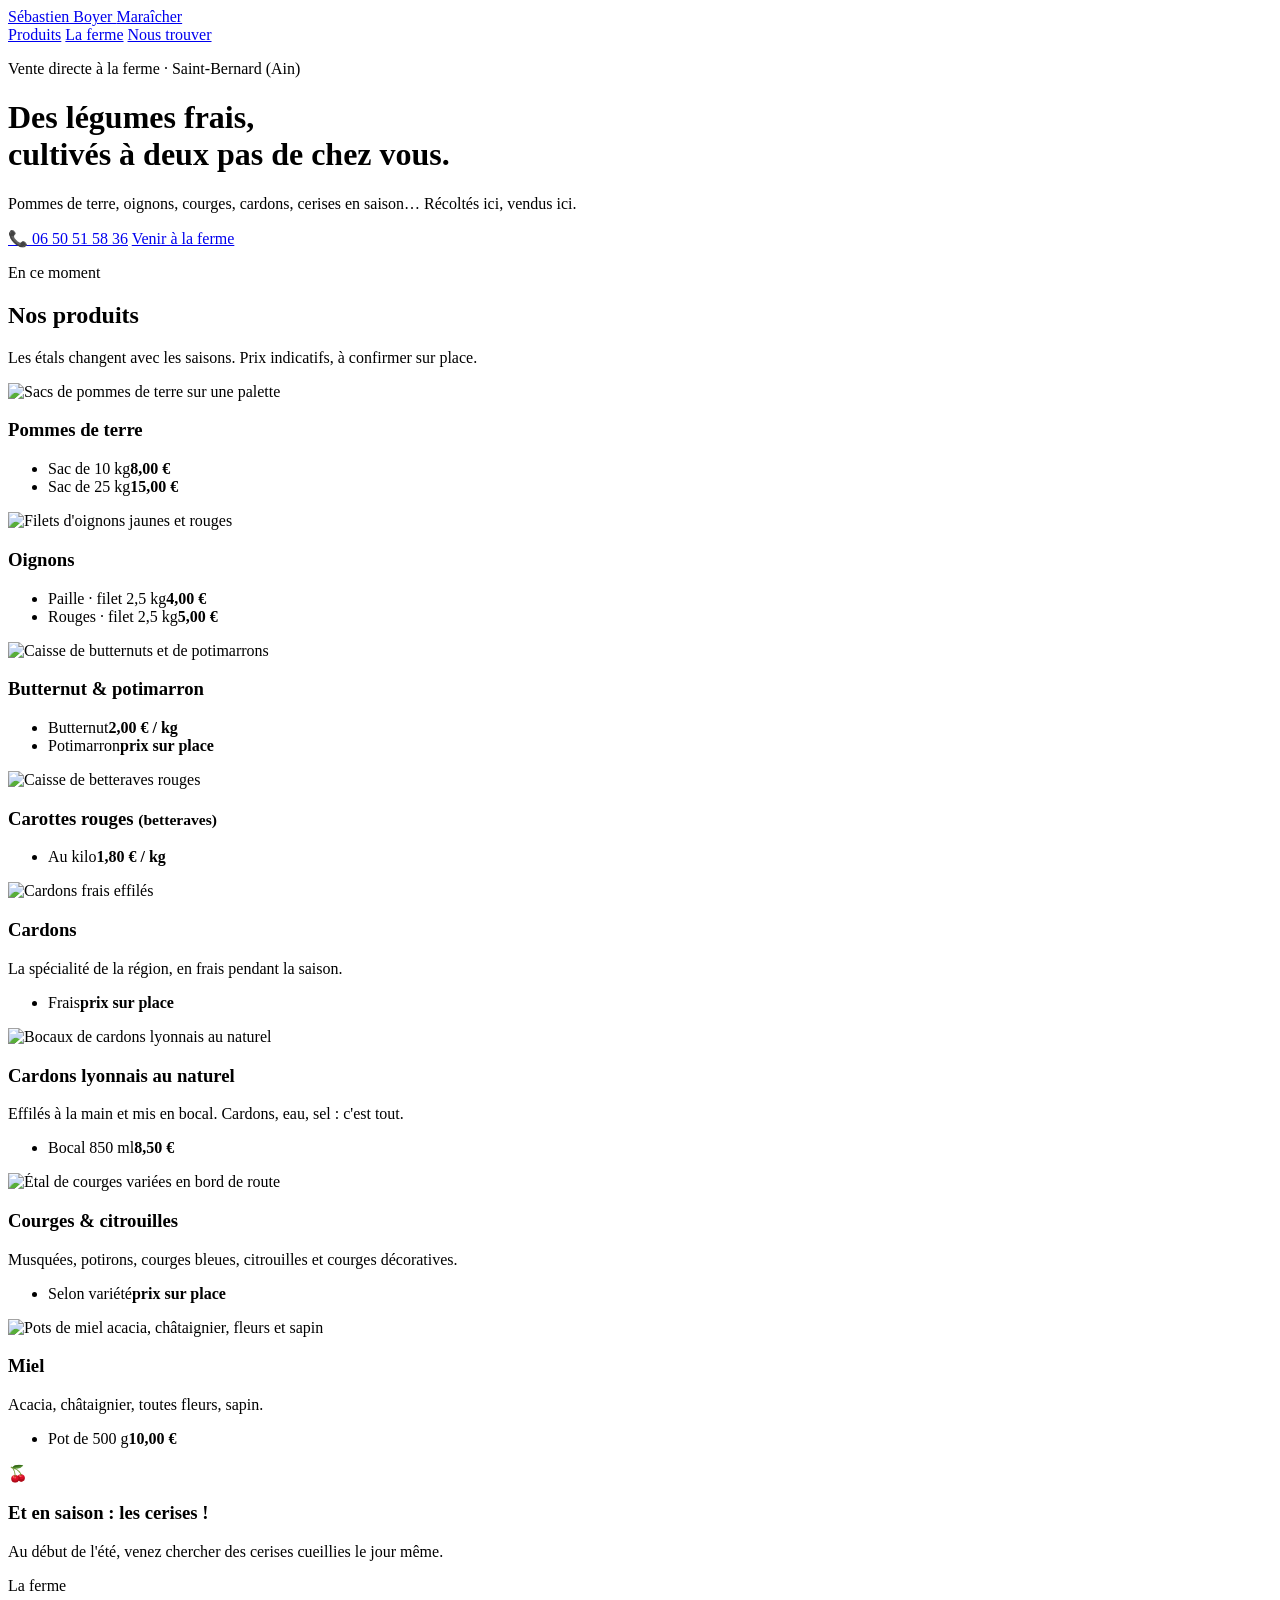
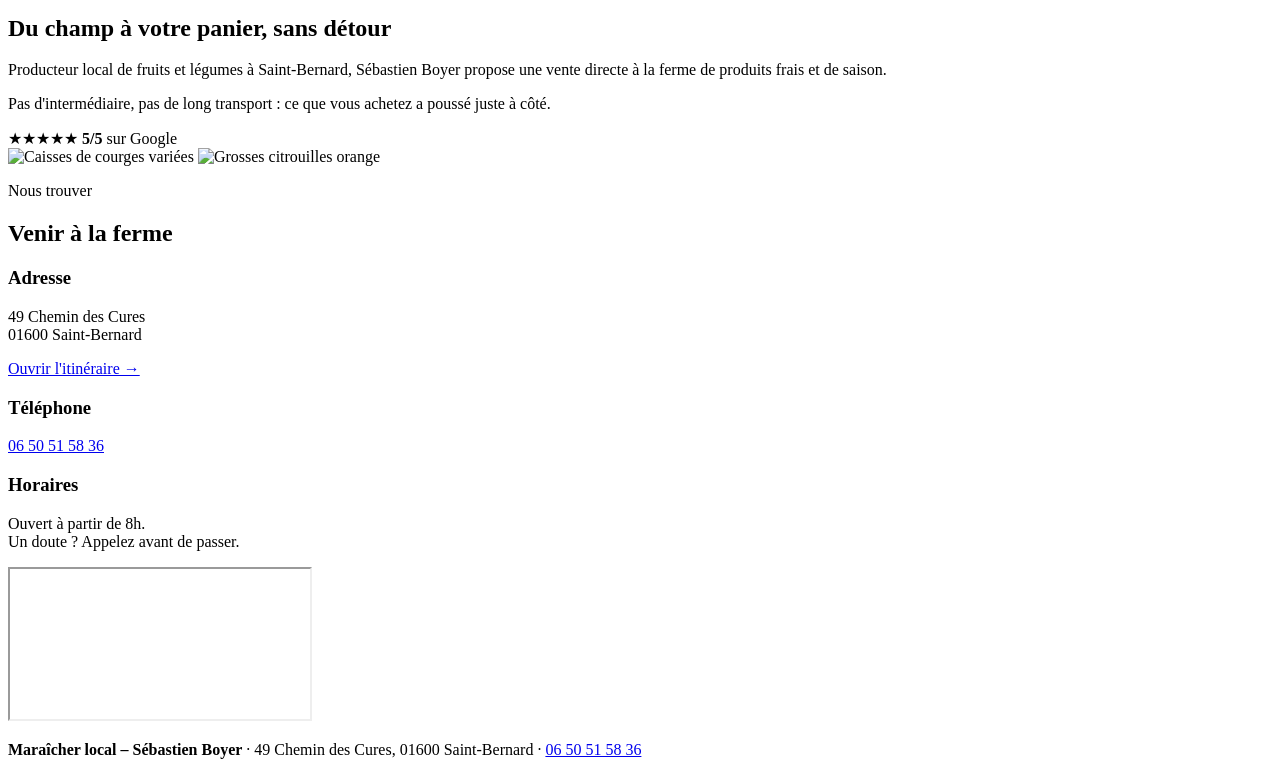
==== index.html @ 5c61e704 "Add files via upload" ====
<!DOCTYPE html>
<html lang="fr">
<head>
  <meta charset="utf-8">
  <meta name="viewport" content="width=device-width, initial-scale=1">
  <title>Maraîcher local – Sébastien Boyer · Saint-Bernard (01)</title>
  <meta name="description" content="Vente directe à la ferme à Saint-Bernard (Ain) : pommes de terre, oignons, courges, cardons, betteraves, cerises en saison et miel. Produits frais et de saison.">
  <link rel="preconnect" href="https://fonts.googleapis.com">
  <link rel="preconnect" href="https://fonts.gstatic.com" crossorigin>
  <link href="https://fonts.googleapis.com/css2?family=Fraunces:opsz,wght@9..144,600;9..144,800&family=Inter:wght@400;500;600&display=swap" rel="stylesheet">
  <link rel="stylesheet" href="style.css">
  <link rel="icon" href="data:image/svg+xml,<svg xmlns='http://www.w3.org/2000/svg' viewBox='0 0 100 100'><text y='.9em' font-size='90'>🎃</text></svg>">
</head>
<body>

<header class="hero">
  <nav class="nav">
    <a href="#" class="brand">Sébastien Boyer <span>Maraîcher</span></a>
    <div class="nav-links">
      <a href="#produits">Produits</a>
      <a href="#ferme">La ferme</a>
      <a href="#venir">Nous trouver</a>
    </div>
  </nav>
  <div class="hero-content">
    <p class="eyebrow">Vente directe à la ferme · Saint-Bernard (Ain)</p>
    <h1>Des légumes frais,<br>cultivés à deux pas de chez vous.</h1>
    <p class="lead">Pommes de terre, oignons, courges, cardons, cerises en saison… Récoltés ici, vendus ici.</p>
    <div class="hero-actions">
      <a class="btn btn-primary" href="tel:+33650515836">📞 06 50 51 58 36</a>
      <a class="btn btn-ghost" href="#venir">Venir à la ferme</a>
    </div>
  </div>
</header>

<main>

  <section id="produits" class="section">
    <div class="section-head">
      <p class="eyebrow">En ce moment</p>
      <h2>Nos produits</h2>
      <p>Les étals changent avec les saisons. Prix indicatifs, à confirmer sur place.</p>
    </div>

    <div class="grid">
      <article class="card">
        <img src="images/pommes-de-terre.jpg" alt="Sacs de pommes de terre sur une palette" loading="lazy">
        <div class="card-body">
          <h3>Pommes de terre</h3>
          <ul class="prices">
            <li><span>Sac de 10 kg</span><strong>8,00 €</strong></li>
            <li><span>Sac de 25 kg</span><strong>15,00 €</strong></li>
          </ul>
        </div>
      </article>

      <article class="card">
        <img src="images/oignons.jpg" alt="Filets d'oignons jaunes et rouges" loading="lazy">
        <div class="card-body">
          <h3>Oignons</h3>
          <ul class="prices">
            <li><span>Paille · filet 2,5 kg</span><strong>4,00 €</strong></li>
            <li><span>Rouges · filet 2,5 kg</span><strong>5,00 €</strong></li>
          </ul>
        </div>
      </article>

      <article class="card">
        <img src="images/butternut-potimarron.jpg" alt="Caisse de butternuts et de potimarrons" loading="lazy">
        <div class="card-body">
          <h3>Butternut &amp; potimarron</h3>
          <ul class="prices">
            <li><span>Butternut</span><strong>2,00 € / kg</strong></li>
            <li><span>Potimarron</span><strong>prix sur place</strong></li>
          </ul>
        </div>
      </article>

      <article class="card">
        <img src="images/betteraves.jpg" alt="Caisse de betteraves rouges" loading="lazy">
        <div class="card-body">
          <h3>Carottes rouges <small>(betteraves)</small></h3>
          <ul class="prices">
            <li><span>Au kilo</span><strong>1,80 € / kg</strong></li>
          </ul>
        </div>
      </article>

      <article class="card">
        <img src="images/cardons.jpg" alt="Cardons frais effilés" loading="lazy">
        <div class="card-body">
          <h3>Cardons</h3>
          <p>La spécialité de la région, en frais pendant la saison.</p>
          <ul class="prices">
            <li><span>Frais</span><strong>prix sur place</strong></li>
          </ul>
        </div>
      </article>

      <article class="card">
        <img src="images/cardons-bocaux.jpg" alt="Bocaux de cardons lyonnais au naturel" loading="lazy">
        <div class="card-body">
          <h3>Cardons lyonnais au naturel</h3>
          <p>Effilés à la main et mis en bocal. Cardons, eau, sel : c'est tout.</p>
          <ul class="prices">
            <li><span>Bocal 850 ml</span><strong>8,50 €</strong></li>
          </ul>
        </div>
      </article>

      <article class="card">
        <img src="images/courges-etal.jpg" alt="Étal de courges variées en bord de route" loading="lazy">
        <div class="card-body">
          <h3>Courges &amp; citrouilles</h3>
          <p>Musquées, potirons, courges bleues, citrouilles et courges décoratives.</p>
          <ul class="prices">
            <li><span>Selon variété</span><strong>prix sur place</strong></li>
          </ul>
        </div>
      </article>

      <article class="card">
        <img src="images/miel.jpg" alt="Pots de miel acacia, châtaignier, fleurs et sapin" loading="lazy">
        <div class="card-body">
          <h3>Miel</h3>
          <p>Acacia, châtaignier, toutes fleurs, sapin.</p>
          <ul class="prices">
            <li><span>Pot de 500 g</span><strong>10,00 €</strong></li>
          </ul>
        </div>
      </article>
    </div>

    <div class="season">
      <span class="season-icon">🍒</span>
      <div>
        <h3>Et en saison : les cerises !</h3>
        <p>Au début de l'été, venez chercher des cerises cueillies le jour même.</p>
      </div>
    </div>
  </section>

  <section id="ferme" class="section section-alt">
    <div class="split">
      <div>
        <p class="eyebrow">La ferme</p>
        <h2>Du champ à votre panier, sans détour</h2>
        <p>Producteur local de fruits et légumes à Saint-Bernard, Sébastien Boyer propose une vente directe à la ferme de produits frais et de saison.</p>
        <p>Pas d'intermédiaire, pas de long transport : ce que vous achetez a poussé juste à côté.</p>
        <div class="rating">
          <span class="stars">★★★★★</span>
          <span><strong>5/5</strong> sur Google</span>
        </div>
      </div>
      <div class="mosaic">
        <img src="images/courges-variees.jpg" alt="Caisses de courges variées" loading="lazy">
        <img src="images/citrouilles.jpg" alt="Grosses citrouilles orange" loading="lazy">
      </div>
    </div>
  </section>

  <section id="venir" class="section">
    <div class="section-head">
      <p class="eyebrow">Nous trouver</p>
      <h2>Venir à la ferme</h2>
    </div>
    <div class="visit">
      <div class="info">
        <div class="info-item">
          <h3>Adresse</h3>
          <p>49 Chemin des Cures<br>01600 Saint-Bernard</p>
          <a href="https://www.google.com/maps/search/?api=1&query=49+Chemin+des+Cures+01600+Saint-Bernard" target="_blank" rel="noopener">Ouvrir l'itinéraire →</a>
        </div>
        <div class="info-item">
          <h3>Téléphone</h3>
          <p><a href="tel:+33650515836">06 50 51 58 36</a></p>
        </div>
        <div class="info-item">
          <h3>Horaires</h3>
          <p>Ouvert à partir de 8h.<br>Un doute ? Appelez avant de passer.</p>
        </div>
      </div>
      <iframe class="map" title="Carte : 49 Chemin des Cures, Saint-Bernard"
        src="https://maps.google.com/maps?q=49%20Chemin%20des%20Cures%2C%2001600%20Saint-Bernard&z=14&output=embed"
        loading="lazy" referrerpolicy="no-referrer-when-downgrade"></iframe>
    </div>
  </section>

</main>

<footer class="footer">
  <p><strong>Maraîcher local – Sébastien Boyer</strong> · 49 Chemin des Cures, 01600 Saint-Bernard · <a href="tel:+33650515836">06 50 51 58 36</a></p>
</footer>

</body>
</html>
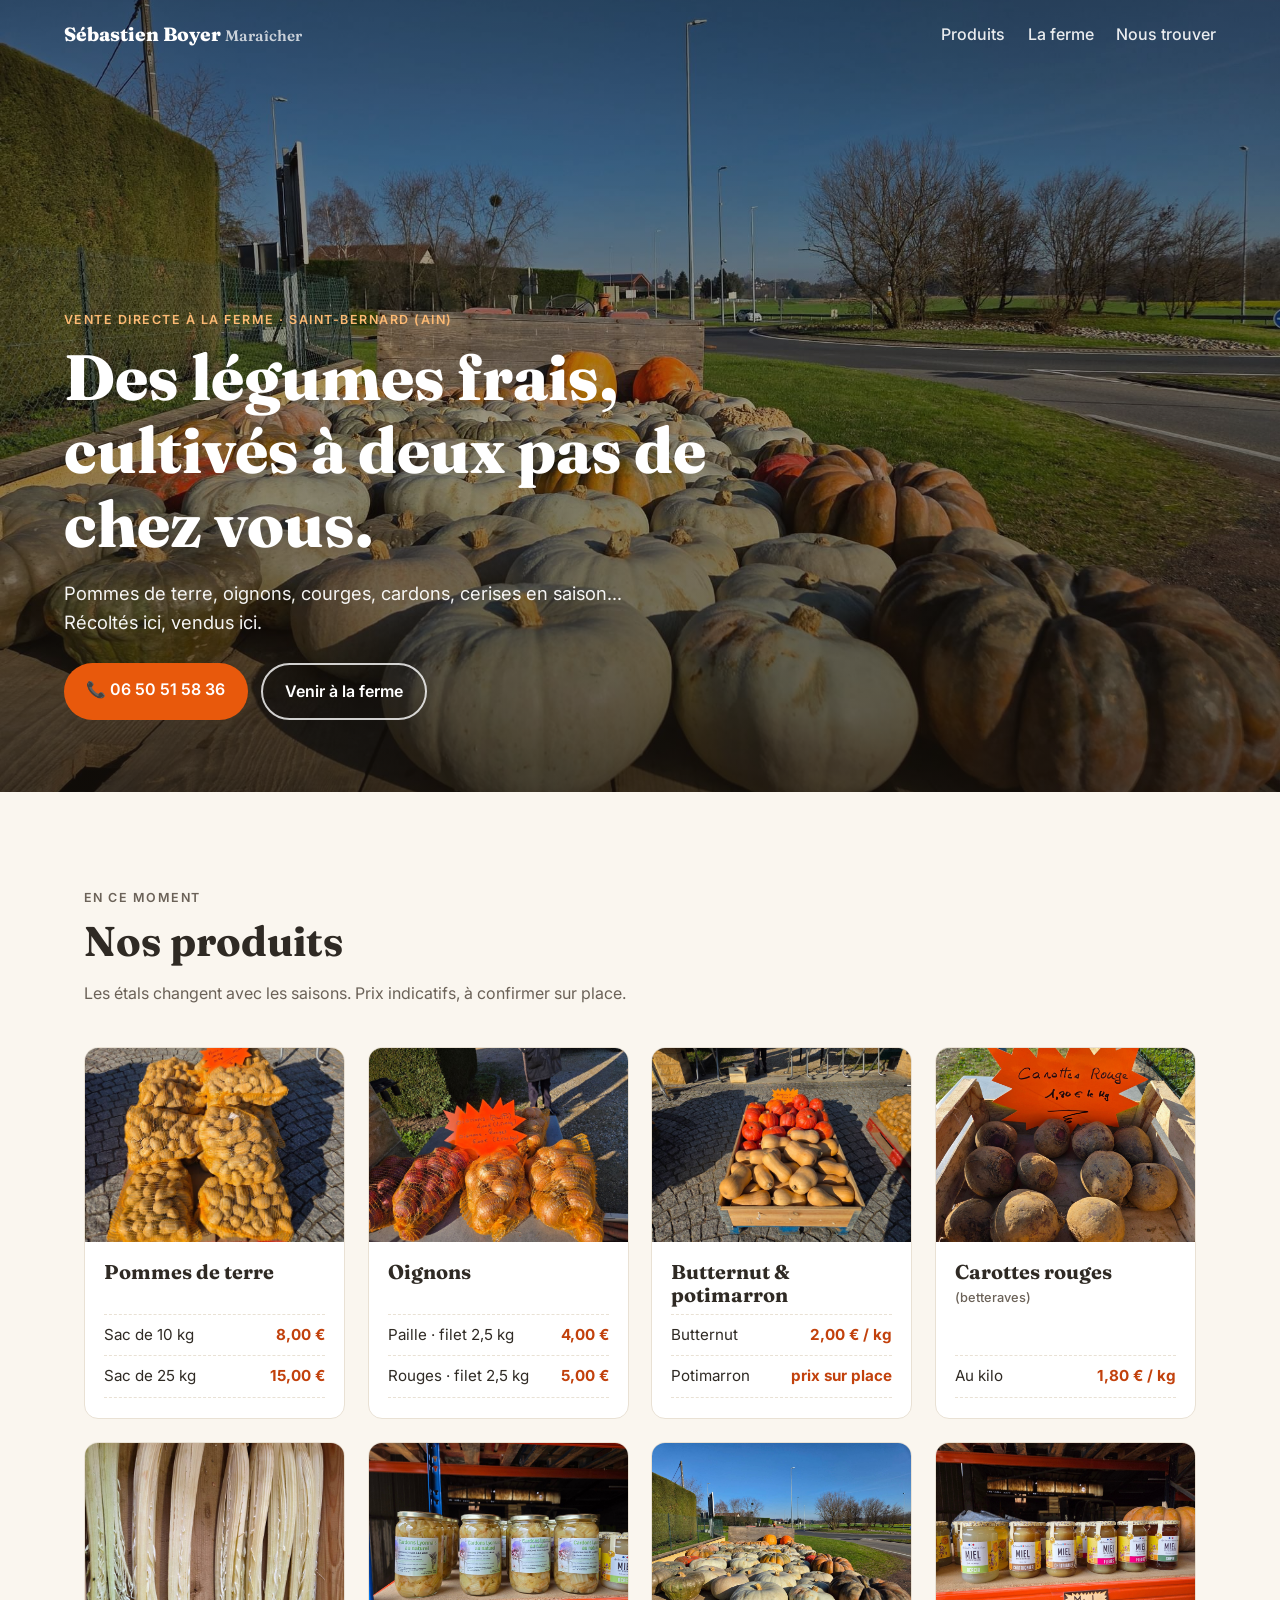
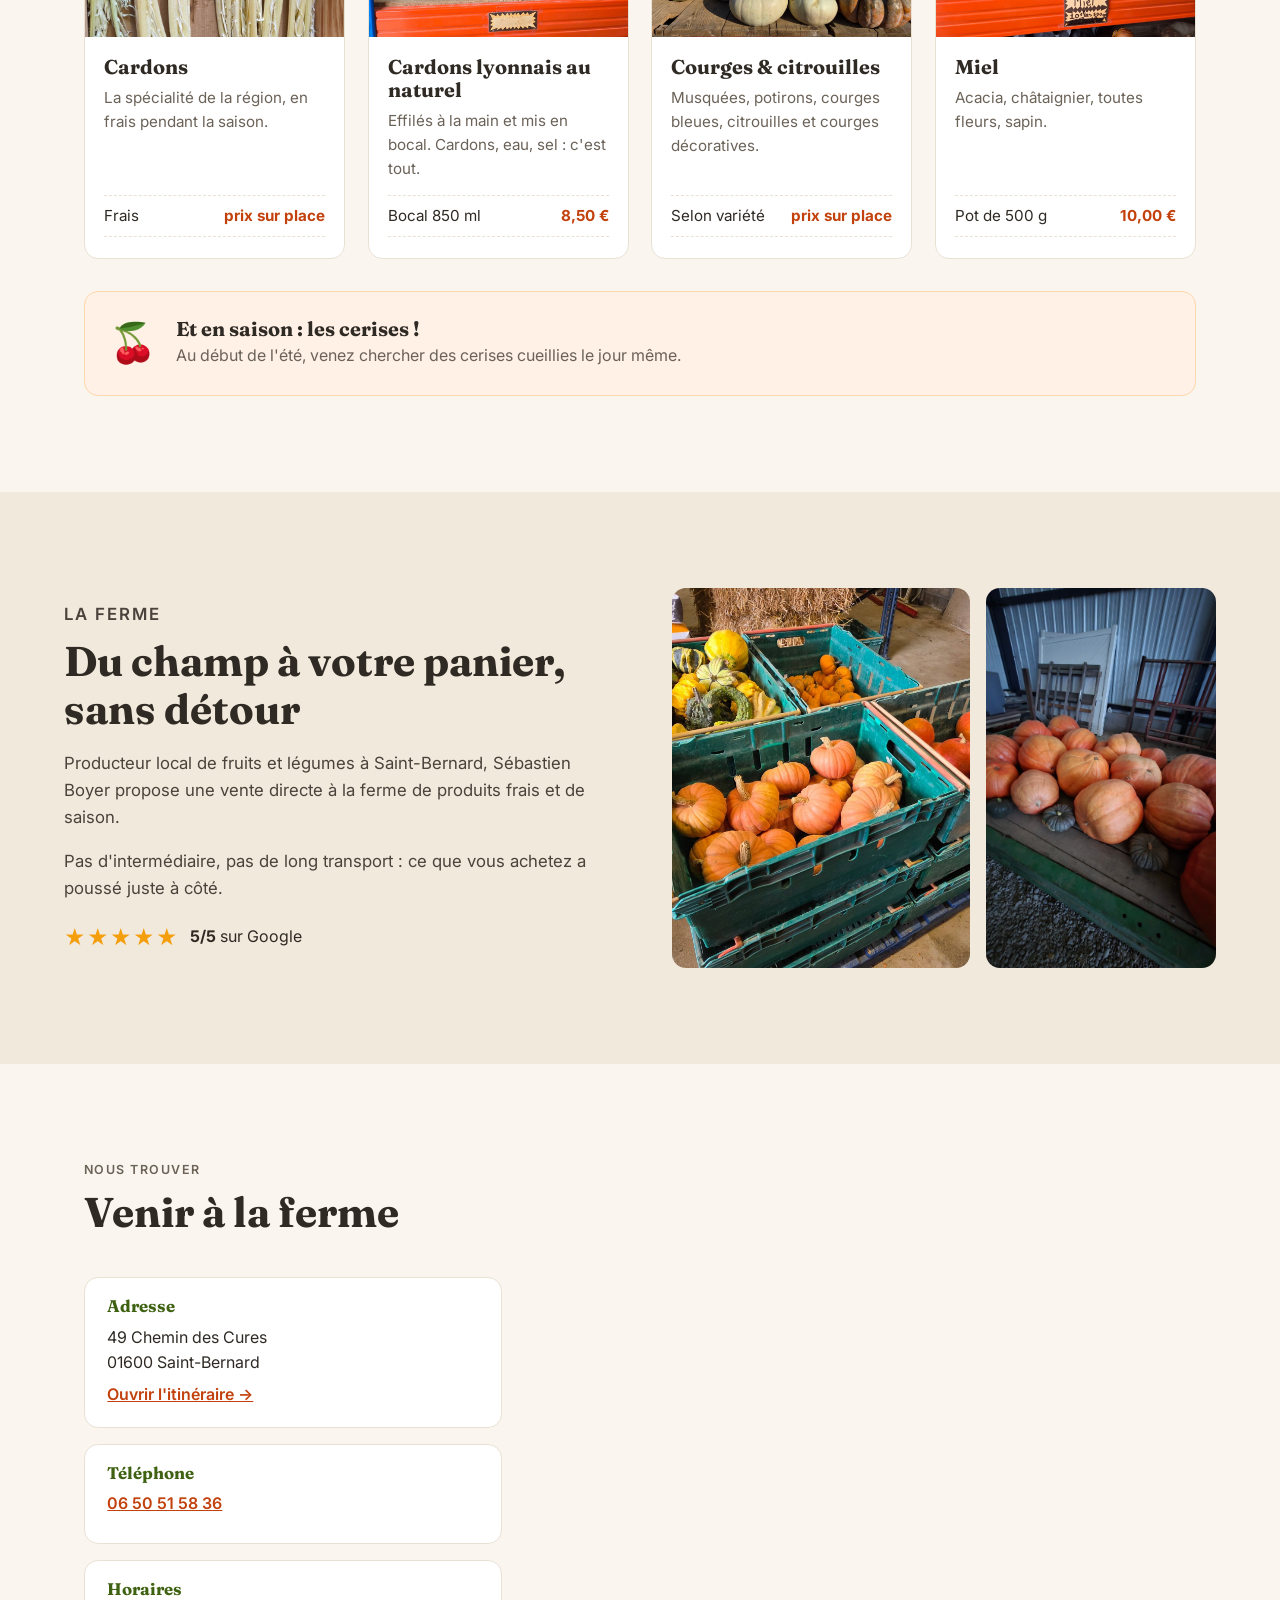
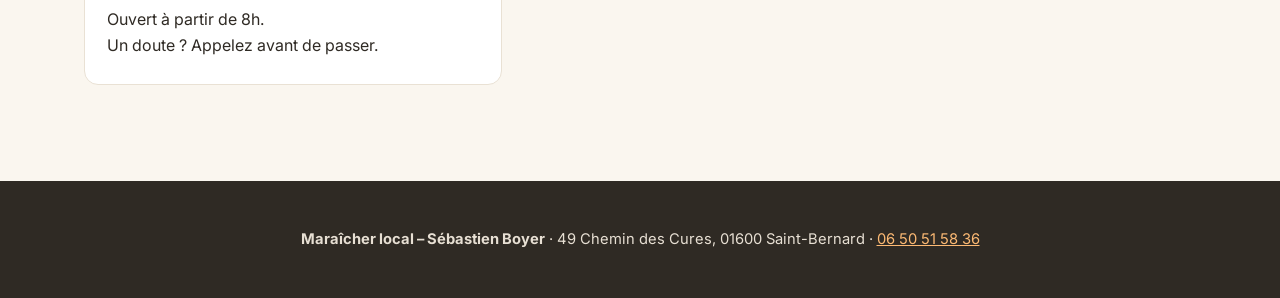
==== commit a7bfa9e8: "Icône du site : cardon au lieu de la citrouille" ====
--- a/index.html
+++ b/index.html
@@ -9,7 +9,7 @@
   <link rel="preconnect" href="https://fonts.gstatic.com" crossorigin>
   <link href="https://fonts.googleapis.com/css2?family=Fraunces:opsz,wght@9..144,600;9..144,800&family=Inter:wght@400;500;600&display=swap" rel="stylesheet">
   <link rel="stylesheet" href="style.css">
-  <link rel="icon" href="data:image/svg+xml,<svg xmlns='http://www.w3.org/2000/svg' viewBox='0 0 100 100'><text y='.9em' font-size='90'>🎃</text></svg>">
+  <link rel="icon" href="favicon.svg" type="image/svg+xml">
 </head>
 <body>
 
--- a/style.css
+++ b/style.css
@@ -0,0 +1,185 @@
+:root {
+  --cream: #faf6ef;
+  --paper: #ffffff;
+  --soil: #2f2a24;
+  --muted: #6b6258;
+  --orange: #e8590c;
+  --orange-dark: #c2410c;
+  --green: #3f6212;
+  --line: #e9e1d4;
+  --radius: 14px;
+}
+
+* { box-sizing: border-box; }
+html { scroll-behavior: smooth; }
+body {
+  margin: 0;
+  font-family: "Inter", system-ui, sans-serif;
+  color: var(--soil);
+  background: var(--cream);
+  line-height: 1.6;
+}
+img { display: block; max-width: 100%; }
+a { color: var(--orange-dark); }
+h1, h2, h3 { font-family: "Fraunces", Georgia, serif; line-height: 1.15; margin: 0 0 .5rem; }
+h2 { font-size: clamp(1.8rem, 4vw, 2.6rem); }
+h3 { font-size: 1.25rem; }
+small { font-family: "Inter", sans-serif; font-size: .8rem; color: var(--muted); font-weight: 500; }
+
+.eyebrow {
+  text-transform: uppercase;
+  letter-spacing: .12em;
+  font-size: .78rem;
+  font-weight: 600;
+  color: var(--orange);
+  margin: 0 0 .6rem;
+}
+
+/* ---------- Hero ---------- */
+.hero {
+  min-height: 88vh;
+  display: flex;
+  flex-direction: column;
+  color: #fff;
+  background:
+    linear-gradient(180deg, rgba(20,16,10,.55) 0%, rgba(20,16,10,.35) 45%, rgba(20,16,10,.75) 100%),
+    url("images/courges-etal.jpg") center 60% / cover no-repeat;
+}
+.nav {
+  display: flex;
+  justify-content: space-between;
+  align-items: center;
+  padding: 1.2rem clamp(1rem, 5vw, 4rem);
+  gap: 1rem;
+}
+.brand {
+  font-family: "Fraunces", serif;
+  font-weight: 800;
+  font-size: 1.2rem;
+  color: #fff;
+  text-decoration: none;
+}
+.brand span { font-weight: 600; opacity: .75; font-size: .95rem; }
+.nav-links { display: flex; gap: 1.4rem; }
+.nav-links a { color: #fff; text-decoration: none; font-weight: 500; opacity: .9; }
+.nav-links a:hover { opacity: 1; text-decoration: underline; }
+
+.hero-content {
+  margin-top: auto;
+  padding: 0 clamp(1rem, 5vw, 4rem) clamp(3rem, 8vh, 6rem);
+  max-width: 820px;
+}
+.hero .eyebrow { color: #fdba74; }
+.hero h1 { font-size: clamp(2.2rem, 6vw, 4rem); font-weight: 800; }
+.lead { font-size: 1.15rem; max-width: 560px; opacity: .95; }
+.hero-actions { display: flex; flex-wrap: wrap; gap: .8rem; margin-top: 1.6rem; }
+
+.btn {
+  display: inline-block;
+  padding: .85rem 1.4rem;
+  border-radius: 999px;
+  font-weight: 600;
+  text-decoration: none;
+  transition: transform .15s, background .15s;
+}
+.btn:hover { transform: translateY(-2px); }
+.btn-primary { background: var(--orange); color: #fff; }
+.btn-primary:hover { background: var(--orange-dark); }
+.btn-ghost { border: 2px solid rgba(255,255,255,.8); color: #fff; }
+.btn-ghost:hover { background: rgba(255,255,255,.12); }
+
+/* ---------- Sections ---------- */
+.section { padding: clamp(3.5rem, 8vw, 6rem) clamp(1rem, 5vw, 4rem); max-width: 1240px; margin: 0 auto; }
+.section-alt { max-width: none; background: #f1e9dc; }
+.section-alt > * { max-width: 1240px; margin: 0 auto; }
+.section-head { max-width: 640px; margin-bottom: 2.5rem; }
+.section-head p { color: var(--muted); }
+
+/* ---------- Product cards ---------- */
+.grid {
+  display: grid;
+  grid-template-columns: repeat(auto-fill, minmax(260px, 1fr));
+  gap: 1.4rem;
+}
+.card {
+  background: var(--paper);
+  border-radius: var(--radius);
+  overflow: hidden;
+  border: 1px solid var(--line);
+  display: flex;
+  flex-direction: column;
+  transition: transform .2s, box-shadow .2s;
+}
+.card:hover { transform: translateY(-4px); box-shadow: 0 14px 30px -14px rgba(47,42,36,.35); }
+.card img { aspect-ratio: 4 / 3; object-fit: cover; width: 100%; }
+.card-body { padding: 1.1rem 1.2rem 1.3rem; display: flex; flex-direction: column; flex: 1; }
+.card-body p { margin: 0 0 .8rem; color: var(--muted); font-size: .95rem; }
+.prices { list-style: none; padding: 0; margin: auto 0 0; border-top: 1px dashed var(--line); }
+.prices li {
+  display: flex;
+  justify-content: space-between;
+  gap: .8rem;
+  padding: .5rem 0;
+  border-bottom: 1px dashed var(--line);
+  font-size: .95rem;
+}
+.prices strong { color: var(--orange-dark); white-space: nowrap; }
+
+.season {
+  margin-top: 2rem;
+  display: flex;
+  align-items: center;
+  gap: 1.2rem;
+  padding: 1.3rem 1.5rem;
+  background: #fff1e6;
+  border: 1px solid #fed7aa;
+  border-radius: var(--radius);
+}
+.season-icon { font-size: 2.4rem; }
+.season h3 { margin-bottom: .2rem; }
+.season p { margin: 0; color: var(--muted); }
+
+/* ---------- La ferme ---------- */
+.split {
+  display: grid;
+  grid-template-columns: 1fr 1fr;
+  gap: clamp(2rem, 5vw, 4rem);
+  align-items: center;
+}
+.split p { color: #4a433b; font-size: 1.05rem; }
+.mosaic { display: grid; grid-template-columns: 1.3fr 1fr; gap: 1rem; }
+.mosaic img { border-radius: var(--radius); height: 380px; width: 100%; object-fit: cover; }
+.rating { display: flex; align-items: center; gap: .7rem; margin-top: 1.2rem; }
+.stars { color: #f59e0b; font-size: 1.3rem; letter-spacing: 2px; }
+
+/* ---------- Venir ---------- */
+.visit { display: grid; grid-template-columns: 1fr 1.6fr; gap: 1.6rem; }
+.info { display: flex; flex-direction: column; gap: 1rem; }
+.info-item {
+  background: var(--paper);
+  border: 1px solid var(--line);
+  border-radius: var(--radius);
+  padding: 1.2rem 1.4rem;
+}
+.info-item h3 { font-size: 1.05rem; color: var(--green); }
+.info-item p { margin: 0 0 .4rem; }
+.info-item a { font-weight: 600; }
+.map { width: 100%; min-height: 380px; height: 100%; border: 0; border-radius: var(--radius); }
+
+/* ---------- Footer ---------- */
+.footer {
+  background: var(--soil);
+  color: #e7dfd3;
+  text-align: center;
+  padding: 2rem 1rem;
+  font-size: .92rem;
+}
+.footer a { color: #fdba74; }
+
+/* ---------- Mobile ---------- */
+@media (max-width: 800px) {
+  .nav-links { display: none; }
+  .split, .visit { grid-template-columns: 1fr; }
+  .mosaic img { height: 240px; }
+  .hero { min-height: 80vh; }
+}
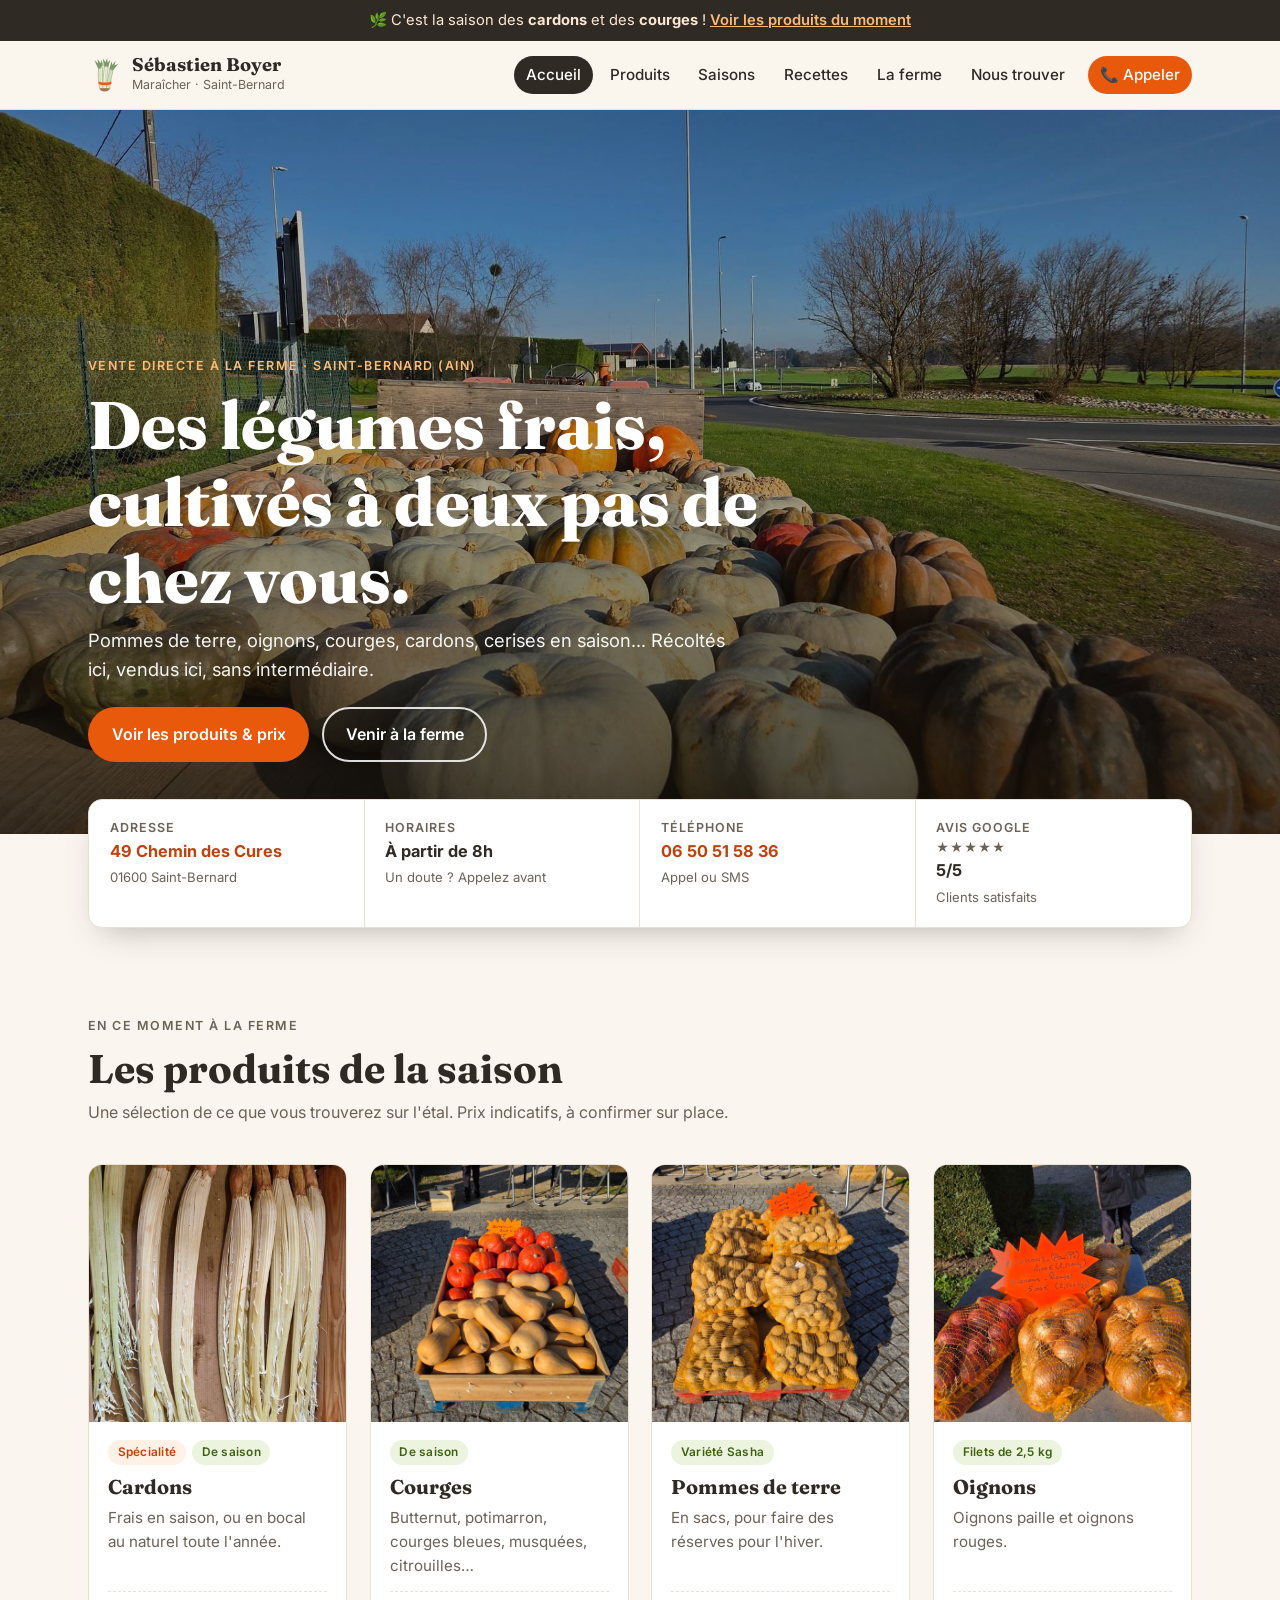
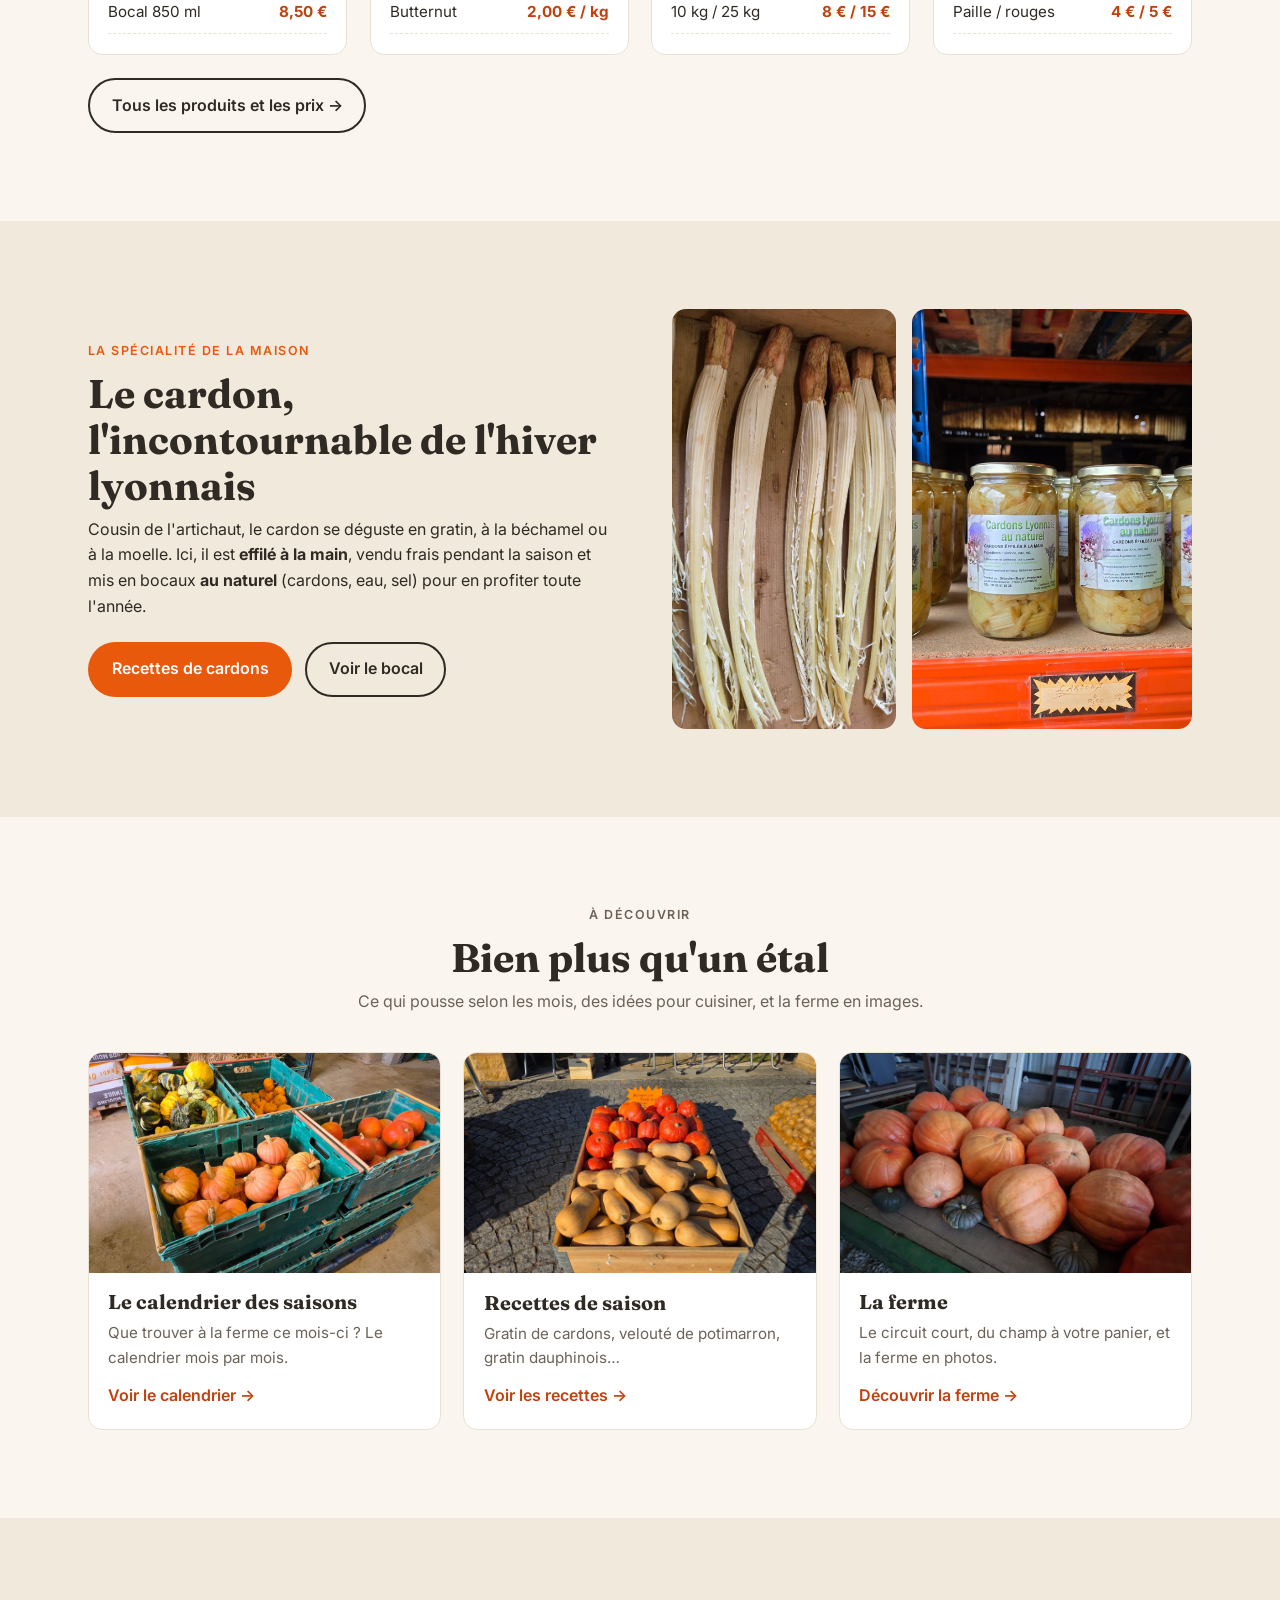
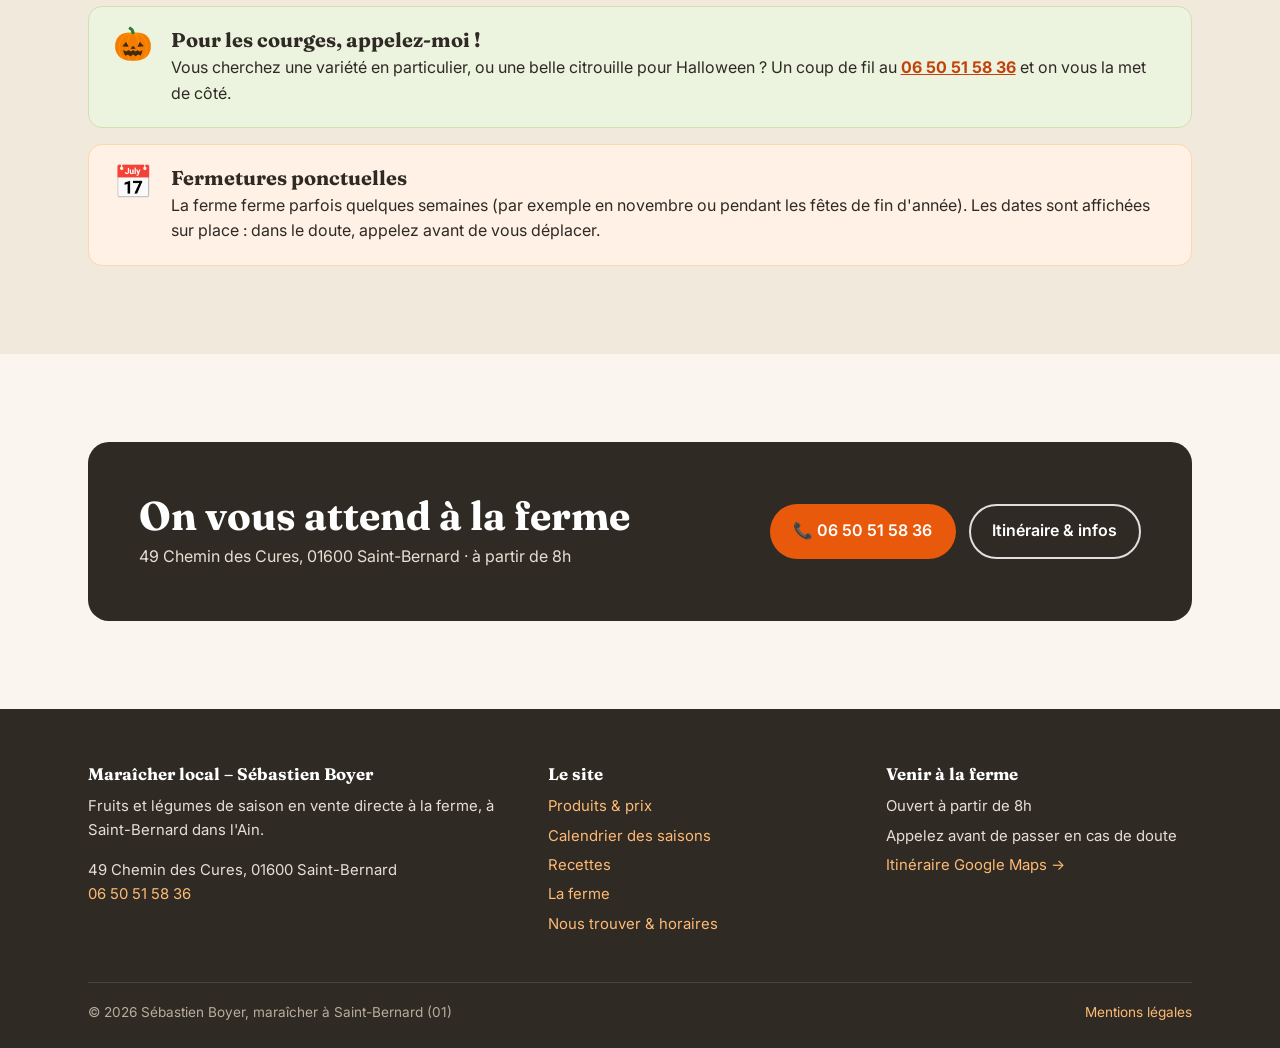
==== commit d610994f: "Site complet : accueil, produits, saisons, recettes, ferme, contact, mentions légales" ====
--- a/index.html
+++ b/index.html
@@ -3,194 +3,278 @@
 <head>
   <meta charset="utf-8">
   <meta name="viewport" content="width=device-width, initial-scale=1">
-  <title>Maraîcher local – Sébastien Boyer · Saint-Bernard (01)</title>
-  <meta name="description" content="Vente directe à la ferme à Saint-Bernard (Ain) : pommes de terre, oignons, courges, cardons, betteraves, cerises en saison et miel. Produits frais et de saison.">
+  <title>Maraîcher local – Sébastien Boyer · Vente directe à Saint-Bernard (01)</title>
+  <meta name="description" content="Maraîcher à Saint-Bernard (Ain) : pommes de terre, oignons, courges, cardons, betteraves, cerises en saison. Vente directe à la ferme, produits frais et de saison.">
   <link rel="preconnect" href="https://fonts.googleapis.com">
   <link rel="preconnect" href="https://fonts.gstatic.com" crossorigin>
   <link href="https://fonts.googleapis.com/css2?family=Fraunces:opsz,wght@9..144,600;9..144,800&family=Inter:wght@400;500;600&display=swap" rel="stylesheet">
   <link rel="stylesheet" href="style.css">
   <link rel="icon" href="favicon.svg" type="image/svg+xml">
+  <style>
+    .page-accueil .home-hero {
+      position: relative; color: #fff; min-height: calc(88vh - var(--header-h));
+      display: flex; align-items: flex-end;
+      background: url("images/courges-etal.jpg") center 60% / cover no-repeat;
+    }
+    .page-accueil .home-hero::before {
+      content: ""; position: absolute; inset: 0;
+      background: linear-gradient(180deg, rgba(20,16,10,.35) 0%, rgba(20,16,10,.25) 40%, rgba(20,16,10,.8) 100%);
+    }
+    .page-accueil .home-hero .wrap { position: relative; padding-bottom: clamp(3rem, 8vh, 5.5rem); width: 100%; }
+    .page-accueil .home-hero h1 { color: #fff; max-width: 780px; font-size: clamp(2.4rem, 6vw, 4.2rem); }
+    .page-accueil .home-hero .eyebrow { color: #fdba74; }
+    .page-accueil .home-hero .lead { color: rgba(255,255,255,.94); }
+
+    .page-accueil .quick {
+      position: relative; z-index: 2; margin-top: -2.2rem;
+      display: grid; grid-template-columns: repeat(4, 1fr); gap: 0;
+      background: var(--paper); border: 1px solid var(--line); border-radius: var(--radius);
+      box-shadow: var(--shadow); overflow: hidden;
+    }
+    .page-accueil .quick > div { padding: 1.1rem 1.3rem; border-right: 1px solid var(--line); }
+    .page-accueil .quick > div:last-child { border-right: 0; }
+    .page-accueil .quick span { display: block; font-size: .78rem; text-transform: uppercase; letter-spacing: .08em; color: var(--muted); font-weight: 600; }
+    .page-accueil .quick strong { font-size: 1.02rem; }
+    .page-accueil .quick a { text-decoration: none; }
+    .page-accueil .stars { color: #f59e0b; letter-spacing: 2px; }
+
+    .page-accueil .now-grid { grid-template-columns: repeat(4, 1fr); }
+    .page-accueil .now-card > img { aspect-ratio: 1 / 1; }
+    @media (max-width: 1000px) { .page-accueil .now-grid { grid-template-columns: 1fr 1fr; } }
+    @media (max-width: 520px) { .page-accueil .now-grid { grid-template-columns: 1fr; } }
+    .page-accueil .cardon-photos { display: grid; grid-template-columns: 1fr 1.25fr; gap: 1rem; }
+    .page-accueil .cardon-photos img { border-radius: var(--radius); height: 420px; width: 100%; object-fit: cover; }
+
+    .page-accueil .explore .card > img { aspect-ratio: 16 / 10; }
+    .page-accueil .explore .more { margin-top: auto; font-weight: 600; color: var(--orange-dark); }
+
+    @media (max-width: 820px) {
+      .page-accueil .quick { grid-template-columns: 1fr 1fr; }
+      .page-accueil .quick > div:nth-child(2) { border-right: 0; }
+      .page-accueil .quick > div:nth-child(-n+2) { border-bottom: 1px solid var(--line); }
+      .page-accueil .cardon-photos img { height: 260px; }
+    }
+  </style>
 </head>
-<body>
-
-<header class="hero">
-  <nav class="nav">
-    <a href="#" class="brand">Sébastien Boyer <span>Maraîcher</span></a>
-    <div class="nav-links">
-      <a href="#produits">Produits</a>
-      <a href="#ferme">La ferme</a>
-      <a href="#venir">Nous trouver</a>
-    </div>
-  </nav>
-  <div class="hero-content">
-    <p class="eyebrow">Vente directe à la ferme · Saint-Bernard (Ain)</p>
-    <h1>Des légumes frais,<br>cultivés à deux pas de chez vous.</h1>
-    <p class="lead">Pommes de terre, oignons, courges, cardons, cerises en saison… Récoltés ici, vendus ici.</p>
-    <div class="hero-actions">
-      <a class="btn btn-primary" href="tel:+33650515836">📞 06 50 51 58 36</a>
-      <a class="btn btn-ghost" href="#venir">Venir à la ferme</a>
-    </div>
+<body class="page-accueil">
+
+<div class="notice">🌿 C'est la saison des <strong>cardons</strong> et des <strong>courges</strong> ! <a href="produits.html">Voir les produits du moment</a></div>
+
+<header class="site-header">
+  <div class="wrap">
+    <a href="index.html" class="brand">
+      <img src="favicon.svg" alt="">
+      <div><strong>Sébastien Boyer</strong><span>Maraîcher · Saint-Bernard</span></div>
+    </a>
+    <button class="nav-toggle" aria-expanded="false" aria-controls="menu">Menu</button>
+    <nav class="main-nav" id="menu" aria-label="Menu principal">
+      <a href="index.html">Accueil</a>
+      <a href="produits.html">Produits</a>
+      <a href="saisons.html">Saisons</a>
+      <a href="recettes.html">Recettes</a>
+      <a href="ferme.html">La ferme</a>
+      <a href="contact.html">Nous trouver</a>
+      <a href="tel:+33650515836" class="nav-call">📞 Appeler</a>
+    </nav>
   </div>
 </header>
 
 <main>
 
-  <section id="produits" class="section">
-    <div class="section-head">
-      <p class="eyebrow">En ce moment</p>
-      <h2>Nos produits</h2>
-      <p>Les étals changent avec les saisons. Prix indicatifs, à confirmer sur place.</p>
-    </div>
-
-    <div class="grid">
-      <article class="card">
-        <img src="images/pommes-de-terre.jpg" alt="Sacs de pommes de terre sur une palette" loading="lazy">
-        <div class="card-body">
-          <h3>Pommes de terre</h3>
-          <ul class="prices">
-            <li><span>Sac de 10 kg</span><strong>8,00 €</strong></li>
-            <li><span>Sac de 25 kg</span><strong>15,00 €</strong></li>
-          </ul>
-        </div>
-      </article>
-
-      <article class="card">
-        <img src="images/oignons.jpg" alt="Filets d'oignons jaunes et rouges" loading="lazy">
-        <div class="card-body">
-          <h3>Oignons</h3>
-          <ul class="prices">
-            <li><span>Paille · filet 2,5 kg</span><strong>4,00 €</strong></li>
-            <li><span>Rouges · filet 2,5 kg</span><strong>5,00 €</strong></li>
-          </ul>
-        </div>
-      </article>
-
-      <article class="card">
-        <img src="images/butternut-potimarron.jpg" alt="Caisse de butternuts et de potimarrons" loading="lazy">
-        <div class="card-body">
-          <h3>Butternut &amp; potimarron</h3>
-          <ul class="prices">
-            <li><span>Butternut</span><strong>2,00 € / kg</strong></li>
-            <li><span>Potimarron</span><strong>prix sur place</strong></li>
-          </ul>
-        </div>
-      </article>
-
-      <article class="card">
-        <img src="images/betteraves.jpg" alt="Caisse de betteraves rouges" loading="lazy">
-        <div class="card-body">
-          <h3>Carottes rouges <small>(betteraves)</small></h3>
-          <ul class="prices">
-            <li><span>Au kilo</span><strong>1,80 € / kg</strong></li>
-          </ul>
-        </div>
-      </article>
-
-      <article class="card">
-        <img src="images/cardons.jpg" alt="Cardons frais effilés" loading="lazy">
-        <div class="card-body">
-          <h3>Cardons</h3>
-          <p>La spécialité de la région, en frais pendant la saison.</p>
-          <ul class="prices">
-            <li><span>Frais</span><strong>prix sur place</strong></li>
-          </ul>
-        </div>
-      </article>
-
-      <article class="card">
+  <section class="home-hero">
+    <div class="wrap">
+      <p class="eyebrow">Vente directe à la ferme · Saint-Bernard (Ain)</p>
+      <h1>Des légumes frais, cultivés à deux pas de chez vous.</h1>
+      <p class="lead">Pommes de terre, oignons, courges, cardons, cerises en saison… Récoltés ici, vendus ici, sans intermédiaire.</p>
+      <div class="actions">
+        <a class="btn btn-primary" href="produits.html">Voir les produits &amp; prix</a>
+        <a class="btn btn-ghost" href="contact.html">Venir à la ferme</a>
+      </div>
+    </div>
+  </section>
+
+  <div class="wrap">
+    <div class="quick">
+      <div><span>Adresse</span><strong><a href="contact.html">49 Chemin des Cures</a></strong><br><small>01600 Saint-Bernard</small></div>
+      <div><span>Horaires</span><strong>À partir de 8h</strong><br><small>Un doute ? Appelez avant</small></div>
+      <div><span>Téléphone</span><strong><a href="tel:+33650515836">06 50 51 58 36</a></strong><br><small>Appel ou SMS</small></div>
+      <div><span>Avis Google</span><strong><span class="stars" aria-hidden="true">★★★★★</span> 5/5</strong><br><small>Clients satisfaits</small></div>
+    </div>
+  </div>
+
+  <section class="section">
+    <div class="wrap">
+      <div class="section-head">
+        <p class="eyebrow">En ce moment à la ferme</p>
+        <h2>Les produits de la saison</h2>
+        <p>Une sélection de ce que vous trouverez sur l'étal. Prix indicatifs, à confirmer sur place.</p>
+      </div>
+      <div class="grid now-grid">
+        <a class="card now-card" href="produits.html">
+          <img src="images/cardons.jpg" alt="Cardons frais effilés dans une caisse en bois" loading="lazy">
+          <div class="card-body">
+            <div class="badges"><span class="badge badge-orange">Spécialité</span><span class="badge">De saison</span></div>
+            <h3>Cardons</h3>
+            <p>Frais en saison, ou en bocal au naturel toute l'année.</p>
+            <ul class="prices"><li><span>Bocal 850 ml</span><strong>8,50 €</strong></li></ul>
+          </div>
+        </a>
+        <a class="card now-card" href="produits.html">
+          <img src="images/butternut-potimarron.jpg" alt="Butternuts et potimarrons" loading="lazy">
+          <div class="card-body">
+            <div class="badges"><span class="badge">De saison</span></div>
+            <h3>Courges</h3>
+            <p>Butternut, potimarron, courges bleues, musquées, citrouilles…</p>
+            <ul class="prices"><li><span>Butternut</span><strong>2,00 € / kg</strong></li></ul>
+          </div>
+        </a>
+        <a class="card now-card" href="produits.html">
+          <img src="images/pommes-de-terre.jpg" alt="Sacs de pommes de terre" loading="lazy">
+          <div class="card-body">
+            <div class="badges"><span class="badge">Variété Sasha</span></div>
+            <h3>Pommes de terre</h3>
+            <p>En sacs, pour faire des réserves pour l'hiver.</p>
+            <ul class="prices"><li><span>10 kg / 25 kg</span><strong>8 € / 15 €</strong></li></ul>
+          </div>
+        </a>
+        <a class="card now-card" href="produits.html">
+          <img src="images/oignons.jpg" alt="Filets d'oignons jaunes et rouges" loading="lazy">
+          <div class="card-body">
+            <div class="badges"><span class="badge">Filets de 2,5 kg</span></div>
+            <h3>Oignons</h3>
+            <p>Oignons paille et oignons rouges.</p>
+            <ul class="prices"><li><span>Paille / rouges</span><strong>4 € / 5 €</strong></li></ul>
+          </div>
+        </a>
+      </div>
+      <div class="actions"><a class="btn btn-outline" href="produits.html">Tous les produits et les prix →</a></div>
+    </div>
+  </section>
+
+  <section class="section section-alt">
+    <div class="wrap split">
+      <div>
+        <p class="eyebrow">La spécialité de la maison</p>
+        <h2>Le cardon, l'incontournable de l'hiver lyonnais</h2>
+        <p>Cousin de l'artichaut, le cardon se déguste en gratin, à la béchamel ou à la moelle. Ici, il est <strong>effilé à la main</strong>, vendu frais pendant la saison et mis en bocaux <strong>au naturel</strong> (cardons, eau, sel) pour en profiter toute l'année.</p>
+        <div class="actions">
+          <a class="btn btn-primary" href="recettes.html">Recettes de cardons</a>
+          <a class="btn btn-outline" href="produits.html">Voir le bocal</a>
+        </div>
+      </div>
+      <div class="cardon-photos">
+        <img src="images/cardons.jpg" alt="Cardons frais effilés à la main" loading="lazy">
         <img src="images/cardons-bocaux.jpg" alt="Bocaux de cardons lyonnais au naturel" loading="lazy">
-        <div class="card-body">
-          <h3>Cardons lyonnais au naturel</h3>
-          <p>Effilés à la main et mis en bocal. Cardons, eau, sel : c'est tout.</p>
-          <ul class="prices">
-            <li><span>Bocal 850 ml</span><strong>8,50 €</strong></li>
-          </ul>
-        </div>
-      </article>
-
-      <article class="card">
-        <img src="images/courges-etal.jpg" alt="Étal de courges variées en bord de route" loading="lazy">
-        <div class="card-body">
-          <h3>Courges &amp; citrouilles</h3>
-          <p>Musquées, potirons, courges bleues, citrouilles et courges décoratives.</p>
-          <ul class="prices">
-            <li><span>Selon variété</span><strong>prix sur place</strong></li>
-          </ul>
-        </div>
-      </article>
-
-      <article class="card">
-        <img src="images/miel.jpg" alt="Pots de miel acacia, châtaignier, fleurs et sapin" loading="lazy">
-        <div class="card-body">
-          <h3>Miel</h3>
-          <p>Acacia, châtaignier, toutes fleurs, sapin.</p>
-          <ul class="prices">
-            <li><span>Pot de 500 g</span><strong>10,00 €</strong></li>
-          </ul>
-        </div>
-      </article>
-    </div>
-
-    <div class="season">
-      <span class="season-icon">🍒</span>
-      <div>
-        <h3>Et en saison : les cerises !</h3>
-        <p>Au début de l'été, venez chercher des cerises cueillies le jour même.</p>
-      </div>
-    </div>
-  </section>
-
-  <section id="ferme" class="section section-alt">
-    <div class="split">
-      <div>
-        <p class="eyebrow">La ferme</p>
-        <h2>Du champ à votre panier, sans détour</h2>
-        <p>Producteur local de fruits et légumes à Saint-Bernard, Sébastien Boyer propose une vente directe à la ferme de produits frais et de saison.</p>
-        <p>Pas d'intermédiaire, pas de long transport : ce que vous achetez a poussé juste à côté.</p>
-        <div class="rating">
-          <span class="stars">★★★★★</span>
-          <span><strong>5/5</strong> sur Google</span>
-        </div>
-      </div>
-      <div class="mosaic">
-        <img src="images/courges-variees.jpg" alt="Caisses de courges variées" loading="lazy">
-        <img src="images/citrouilles.jpg" alt="Grosses citrouilles orange" loading="lazy">
-      </div>
-    </div>
-  </section>
-
-  <section id="venir" class="section">
-    <div class="section-head">
-      <p class="eyebrow">Nous trouver</p>
-      <h2>Venir à la ferme</h2>
-    </div>
-    <div class="visit">
-      <div class="info">
-        <div class="info-item">
-          <h3>Adresse</h3>
-          <p>49 Chemin des Cures<br>01600 Saint-Bernard</p>
-          <a href="https://www.google.com/maps/search/?api=1&query=49+Chemin+des+Cures+01600+Saint-Bernard" target="_blank" rel="noopener">Ouvrir l'itinéraire →</a>
-        </div>
-        <div class="info-item">
-          <h3>Téléphone</h3>
-          <p><a href="tel:+33650515836">06 50 51 58 36</a></p>
-        </div>
-        <div class="info-item">
-          <h3>Horaires</h3>
-          <p>Ouvert à partir de 8h.<br>Un doute ? Appelez avant de passer.</p>
-        </div>
-      </div>
-      <iframe class="map" title="Carte : 49 Chemin des Cures, Saint-Bernard"
-        src="https://maps.google.com/maps?q=49%20Chemin%20des%20Cures%2C%2001600%20Saint-Bernard&z=14&output=embed"
-        loading="lazy" referrerpolicy="no-referrer-when-downgrade"></iframe>
+      </div>
+    </div>
+  </section>
+
+  <section class="section explore">
+    <div class="wrap">
+      <div class="section-head center">
+        <p class="eyebrow">À découvrir</p>
+        <h2>Bien plus qu'un étal</h2>
+        <p>Ce qui pousse selon les mois, des idées pour cuisiner, et la ferme en images.</p>
+      </div>
+      <div class="grid-3">
+        <a class="card" href="saisons.html">
+          <img src="images/courges-variees.jpg" alt="Caisses de courges variées" loading="lazy">
+          <div class="card-body">
+            <h3>Le calendrier des saisons</h3>
+            <p>Que trouver à la ferme ce mois-ci ? Le calendrier mois par mois.</p>
+            <span class="more">Voir le calendrier →</span>
+          </div>
+        </a>
+        <a class="card" href="recettes.html">
+          <img src="images/butternut-potimarron.jpg" alt="Butternuts et potimarrons" loading="lazy">
+          <div class="card-body">
+            <h3>Recettes de saison</h3>
+            <p>Gratin de cardons, velouté de potimarron, gratin dauphinois…</p>
+            <span class="more">Voir les recettes →</span>
+          </div>
+        </a>
+        <a class="card" href="ferme.html">
+          <img src="images/citrouilles.jpg" alt="Grosses citrouilles sous le hangar" loading="lazy">
+          <div class="card-body">
+            <h3>La ferme</h3>
+            <p>Le circuit court, du champ à votre panier, et la ferme en photos.</p>
+            <span class="more">Découvrir la ferme →</span>
+          </div>
+        </a>
+      </div>
+    </div>
+  </section>
+
+  <section class="section section-alt">
+    <div class="wrap">
+      <div class="callout callout-green">
+        <span class="icon">🎃</span>
+        <div>
+          <h3>Pour les courges, appelez-moi !</h3>
+          <p>Vous cherchez une variété en particulier, ou une belle citrouille pour Halloween ? Un coup de fil au <a href="tel:+33650515836"><strong>06 50 51 58 36</strong></a> et on vous la met de côté.</p>
+        </div>
+      </div>
+      <div class="callout" style="margin-top:1rem">
+        <span class="icon">📅</span>
+        <div>
+          <h3>Fermetures ponctuelles</h3>
+          <p>La ferme ferme parfois quelques semaines (par exemple en novembre ou pendant les fêtes de fin d'année). Les dates sont affichées sur place : dans le doute, appelez avant de vous déplacer.</p>
+        </div>
+      </div>
+    </div>
+  </section>
+
+  <section class="section">
+    <div class="wrap">
+      <div class="cta">
+        <div>
+          <h2>On vous attend à la ferme</h2>
+          <p>49 Chemin des Cures, 01600 Saint-Bernard · à partir de 8h</p>
+        </div>
+        <div class="actions" style="margin:0">
+          <a class="btn btn-primary" href="tel:+33650515836">📞 06 50 51 58 36</a>
+          <a class="btn btn-ghost" href="contact.html">Itinéraire &amp; infos</a>
+        </div>
+      </div>
     </div>
   </section>
 
 </main>
 
-<footer class="footer">
-  <p><strong>Maraîcher local – Sébastien Boyer</strong> · 49 Chemin des Cures, 01600 Saint-Bernard · <a href="tel:+33650515836">06 50 51 58 36</a></p>
+<footer class="site-footer">
+  <div class="wrap">
+    <div class="footer-grid">
+      <div>
+        <h4>Maraîcher local – Sébastien Boyer</h4>
+        <p>Fruits et légumes de saison en vente directe à la ferme, à Saint-Bernard dans l'Ain.</p>
+        <p>49 Chemin des Cures, 01600 Saint-Bernard<br><a href="tel:+33650515836">06 50 51 58 36</a></p>
+      </div>
+      <div>
+        <h4>Le site</h4>
+        <ul>
+          <li><a href="produits.html">Produits &amp; prix</a></li>
+          <li><a href="saisons.html">Calendrier des saisons</a></li>
+          <li><a href="recettes.html">Recettes</a></li>
+          <li><a href="ferme.html">La ferme</a></li>
+          <li><a href="contact.html">Nous trouver &amp; horaires</a></li>
+        </ul>
+      </div>
+      <div>
+        <h4>Venir à la ferme</h4>
+        <ul>
+          <li>Ouvert à partir de 8h</li>
+          <li>Appelez avant de passer en cas de doute</li>
+          <li><a href="https://www.google.com/maps/search/?api=1&query=49+Chemin+des+Cures+01600+Saint-Bernard" target="_blank" rel="noopener">Itinéraire Google Maps →</a></li>
+        </ul>
+      </div>
+    </div>
+    <div class="footer-bottom">
+      <span>© <span id="year">2026</span> Sébastien Boyer, maraîcher à Saint-Bernard (01)</span>
+      <a href="mentions-legales.html">Mentions légales</a>
+    </div>
+  </div>
 </footer>
 
+<script src="js/main.js"></script>
 </body>
 </html>
--- a/style.css
+++ b/style.css
@@ -1,185 +1,254 @@
+/* =========================================================
+   Maraîcher local – Sébastien Boyer · feuille de style commune
+   Toutes les pages utilisent ce fichier. Styles propres à une
+   page : bloc <style> dans la page, préfixé par sa classe body.
+   ========================================================= */
 :root {
   --cream: #faf6ef;
+  --sand: #f1e9dc;
   --paper: #ffffff;
   --soil: #2f2a24;
+  --text: #4a433b;
   --muted: #6b6258;
   --orange: #e8590c;
   --orange-dark: #c2410c;
+  --orange-soft: #fff1e6;
   --green: #3f6212;
+  --green-soft: #ecf3df;
   --line: #e9e1d4;
   --radius: 14px;
+  --shadow: 0 14px 30px -14px rgba(47,42,36,.35);
+  --wrap: 1200px;
+  --header-h: 68px;
 }
 
 * { box-sizing: border-box; }
-html { scroll-behavior: smooth; }
+html { scroll-behavior: smooth; scroll-padding-top: calc(var(--header-h) + 12px); }
 body {
   margin: 0;
   font-family: "Inter", system-ui, sans-serif;
   color: var(--soil);
   background: var(--cream);
   line-height: 1.6;
+  -webkit-font-smoothing: antialiased;
 }
 img { display: block; max-width: 100%; }
+[hidden] { display: none !important; }
 a { color: var(--orange-dark); }
-h1, h2, h3 { font-family: "Fraunces", Georgia, serif; line-height: 1.15; margin: 0 0 .5rem; }
-h2 { font-size: clamp(1.8rem, 4vw, 2.6rem); }
+h1, h2, h3, h4 { font-family: "Fraunces", Georgia, serif; line-height: 1.15; margin: 0 0 .5rem; color: var(--soil); }
+h1 { font-size: clamp(2.2rem, 5.5vw, 3.6rem); font-weight: 800; }
+h2 { font-size: clamp(1.7rem, 3.6vw, 2.5rem); }
 h3 { font-size: 1.25rem; }
-small { font-family: "Inter", sans-serif; font-size: .8rem; color: var(--muted); font-weight: 500; }
-
+p { margin: 0 0 1rem; }
+small { font-size: .82rem; color: var(--muted); }
+
+.wrap { max-width: var(--wrap); margin: 0 auto; padding: 0 clamp(1rem, 5vw, 3rem); }
 .eyebrow {
-  text-transform: uppercase;
-  letter-spacing: .12em;
-  font-size: .78rem;
-  font-weight: 600;
-  color: var(--orange);
-  margin: 0 0 .6rem;
-}
-
-/* ---------- Hero ---------- */
-.hero {
-  min-height: 88vh;
-  display: flex;
-  flex-direction: column;
-  color: #fff;
-  background:
-    linear-gradient(180deg, rgba(20,16,10,.55) 0%, rgba(20,16,10,.35) 45%, rgba(20,16,10,.75) 100%),
-    url("images/courges-etal.jpg") center 60% / cover no-repeat;
-}
-.nav {
-  display: flex;
-  justify-content: space-between;
-  align-items: center;
-  padding: 1.2rem clamp(1rem, 5vw, 4rem);
-  gap: 1rem;
-}
-.brand {
-  font-family: "Fraunces", serif;
-  font-weight: 800;
-  font-size: 1.2rem;
-  color: #fff;
-  text-decoration: none;
-}
-.brand span { font-weight: 600; opacity: .75; font-size: .95rem; }
-.nav-links { display: flex; gap: 1.4rem; }
-.nav-links a { color: #fff; text-decoration: none; font-weight: 500; opacity: .9; }
-.nav-links a:hover { opacity: 1; text-decoration: underline; }
-
-.hero-content {
-  margin-top: auto;
-  padding: 0 clamp(1rem, 5vw, 4rem) clamp(3rem, 8vh, 6rem);
-  max-width: 820px;
-}
-.hero .eyebrow { color: #fdba74; }
-.hero h1 { font-size: clamp(2.2rem, 6vw, 4rem); font-weight: 800; }
-.lead { font-size: 1.15rem; max-width: 560px; opacity: .95; }
-.hero-actions { display: flex; flex-wrap: wrap; gap: .8rem; margin-top: 1.6rem; }
-
+  text-transform: uppercase; letter-spacing: .12em; font-size: .78rem;
+  font-weight: 600; color: var(--orange); margin: 0 0 .6rem;
+}
+.lead { font-size: 1.15rem; color: var(--text); max-width: 640px; }
+.muted { color: var(--muted); }
+.center { text-align: center; }
+.visually-hidden { position: absolute; width: 1px; height: 1px; overflow: hidden; clip: rect(0 0 0 0); }
+
+/* ---------- En-tête commun ---------- */
+.site-header {
+  position: sticky; top: 0; z-index: 50;
+  background: rgba(250,246,239,.94);
+  backdrop-filter: saturate(1.4) blur(8px);
+  border-bottom: 1px solid var(--line);
+}
+.site-header .wrap { display: flex; align-items: center; justify-content: space-between; height: var(--header-h); gap: 1rem; }
+.brand { display: flex; align-items: center; gap: .6rem; text-decoration: none; color: var(--soil); }
+.brand img { width: 34px; height: 34px; }
+.brand strong { font-family: "Fraunces", serif; font-size: 1.15rem; display: block; line-height: 1.1; }
+.brand span { font-size: .78rem; color: var(--muted); display: block; }
+.main-nav { display: flex; align-items: center; gap: .3rem; }
+.main-nav a {
+  color: var(--soil); text-decoration: none; font-weight: 500; font-size: .95rem;
+  padding: .45rem .75rem; border-radius: 999px;
+}
+.main-nav a:hover { background: var(--sand); }
+.main-nav a[aria-current="page"] { background: var(--soil); color: #fff; }
+.main-nav .nav-call { background: var(--orange); color: #fff; margin-left: .4rem; }
+.main-nav .nav-call:hover { background: var(--orange-dark); }
+.nav-toggle {
+  display: none; background: none; border: 1px solid var(--line); border-radius: 10px;
+  padding: .45rem .7rem; font: inherit; font-weight: 600; color: var(--soil); cursor: pointer;
+}
+
+/* ---------- Bandeau d'info (fermetures, annonces) ---------- */
+.notice {
+  background: var(--soil); color: #fde7d3; text-align: center;
+  font-size: .92rem; padding: .55rem 1rem;
+}
+.notice a { color: #fdba74; font-weight: 600; }
+
+/* ---------- Bandeau de page (pages intérieures) ---------- */
+.page-hero {
+  position: relative; color: #fff; padding: clamp(3.5rem, 9vw, 6rem) 0 clamp(2.5rem, 6vw, 4rem);
+  background: var(--soil) center / cover no-repeat;
+}
+.page-hero::before {
+  content: ""; position: absolute; inset: 0;
+  background: linear-gradient(180deg, rgba(20,16,10,.45), rgba(20,16,10,.72));
+}
+.page-hero .wrap { position: relative; }
+.page-hero h1 { color: #fff; }
+.page-hero .eyebrow { color: #fdba74; }
+.page-hero .lead { color: rgba(255,255,255,.92); }
+
+/* ---------- Sections ---------- */
+.section { padding: clamp(3.5rem, 8vw, 5.5rem) 0; }
+.section-alt { background: var(--sand); }
+.section-head { max-width: 680px; margin-bottom: 2.4rem; }
+.section-head.center { margin-left: auto; margin-right: auto; }
+.section-head p { color: var(--muted); }
+
+/* ---------- Boutons ---------- */
 .btn {
-  display: inline-block;
-  padding: .85rem 1.4rem;
-  border-radius: 999px;
-  font-weight: 600;
-  text-decoration: none;
-  transition: transform .15s, background .15s;
+  display: inline-flex; align-items: center; gap: .5rem;
+  padding: .8rem 1.35rem; border-radius: 999px; border: 2px solid transparent;
+  font-weight: 600; text-decoration: none; cursor: pointer; font: inherit; font-weight: 600;
+  transition: transform .15s, background .15s, color .15s;
 }
 .btn:hover { transform: translateY(-2px); }
 .btn-primary { background: var(--orange); color: #fff; }
 .btn-primary:hover { background: var(--orange-dark); }
-.btn-ghost { border: 2px solid rgba(255,255,255,.8); color: #fff; }
-.btn-ghost:hover { background: rgba(255,255,255,.12); }
-
-/* ---------- Sections ---------- */
-.section { padding: clamp(3.5rem, 8vw, 6rem) clamp(1rem, 5vw, 4rem); max-width: 1240px; margin: 0 auto; }
-.section-alt { max-width: none; background: #f1e9dc; }
-.section-alt > * { max-width: 1240px; margin: 0 auto; }
-.section-head { max-width: 640px; margin-bottom: 2.5rem; }
-.section-head p { color: var(--muted); }
-
-/* ---------- Product cards ---------- */
-.grid {
-  display: grid;
-  grid-template-columns: repeat(auto-fill, minmax(260px, 1fr));
-  gap: 1.4rem;
-}
+.btn-dark { background: var(--soil); color: #fff; }
+.btn-outline { border-color: var(--soil); color: var(--soil); background: transparent; }
+.btn-outline:hover { background: var(--soil); color: #fff; }
+.btn-ghost { border-color: rgba(255,255,255,.85); color: #fff; }
+.btn-ghost:hover { background: rgba(255,255,255,.14); }
+.actions { display: flex; flex-wrap: wrap; gap: .8rem; margin-top: 1.4rem; }
+
+/* ---------- Grilles & cartes ---------- */
+.grid { display: grid; gap: 1.4rem; grid-template-columns: repeat(auto-fill, minmax(260px, 1fr)); }
+.grid-2 { display: grid; gap: 1.4rem; grid-template-columns: repeat(2, 1fr); }
+.grid-3 { display: grid; gap: 1.4rem; grid-template-columns: repeat(3, 1fr); }
+.split { display: grid; grid-template-columns: 1fr 1fr; gap: clamp(2rem, 5vw, 4rem); align-items: center; }
+
 .card {
-  background: var(--paper);
-  border-radius: var(--radius);
-  overflow: hidden;
-  border: 1px solid var(--line);
-  display: flex;
-  flex-direction: column;
+  background: var(--paper); border: 1px solid var(--line); border-radius: var(--radius);
+  overflow: hidden; display: flex; flex-direction: column;
   transition: transform .2s, box-shadow .2s;
 }
-.card:hover { transform: translateY(-4px); box-shadow: 0 14px 30px -14px rgba(47,42,36,.35); }
-.card img { aspect-ratio: 4 / 3; object-fit: cover; width: 100%; }
+.card:hover { transform: translateY(-4px); box-shadow: var(--shadow); }
+.card > img { aspect-ratio: 4 / 3; object-fit: cover; width: 100%; }
 .card-body { padding: 1.1rem 1.2rem 1.3rem; display: flex; flex-direction: column; flex: 1; }
-.card-body p { margin: 0 0 .8rem; color: var(--muted); font-size: .95rem; }
+.card-body p { color: var(--muted); font-size: .95rem; margin-bottom: .8rem; }
+a.card { text-decoration: none; color: inherit; }
+
 .prices { list-style: none; padding: 0; margin: auto 0 0; border-top: 1px dashed var(--line); }
 .prices li {
-  display: flex;
-  justify-content: space-between;
-  gap: .8rem;
-  padding: .5rem 0;
-  border-bottom: 1px dashed var(--line);
-  font-size: .95rem;
+  display: flex; justify-content: space-between; gap: .8rem; padding: .5rem 0;
+  border-bottom: 1px dashed var(--line); font-size: .95rem;
 }
 .prices strong { color: var(--orange-dark); white-space: nowrap; }
 
-.season {
-  margin-top: 2rem;
-  display: flex;
-  align-items: center;
-  gap: 1.2rem;
-  padding: 1.3rem 1.5rem;
-  background: #fff1e6;
-  border: 1px solid #fed7aa;
-  border-radius: var(--radius);
-}
-.season-icon { font-size: 2.4rem; }
-.season h3 { margin-bottom: .2rem; }
-.season p { margin: 0; color: var(--muted); }
-
-/* ---------- La ferme ---------- */
-.split {
-  display: grid;
-  grid-template-columns: 1fr 1fr;
-  gap: clamp(2rem, 5vw, 4rem);
-  align-items: center;
-}
-.split p { color: #4a433b; font-size: 1.05rem; }
-.mosaic { display: grid; grid-template-columns: 1.3fr 1fr; gap: 1rem; }
-.mosaic img { border-radius: var(--radius); height: 380px; width: 100%; object-fit: cover; }
-.rating { display: flex; align-items: center; gap: .7rem; margin-top: 1.2rem; }
-.stars { color: #f59e0b; font-size: 1.3rem; letter-spacing: 2px; }
-
-/* ---------- Venir ---------- */
-.visit { display: grid; grid-template-columns: 1fr 1.6fr; gap: 1.6rem; }
-.info { display: flex; flex-direction: column; gap: 1rem; }
-.info-item {
-  background: var(--paper);
-  border: 1px solid var(--line);
-  border-radius: var(--radius);
-  padding: 1.2rem 1.4rem;
-}
-.info-item h3 { font-size: 1.05rem; color: var(--green); }
-.info-item p { margin: 0 0 .4rem; }
-.info-item a { font-weight: 600; }
-.map { width: 100%; min-height: 380px; height: 100%; border: 0; border-radius: var(--radius); }
-
-/* ---------- Footer ---------- */
-.footer {
-  background: var(--soil);
-  color: #e7dfd3;
-  text-align: center;
-  padding: 2rem 1rem;
-  font-size: .92rem;
-}
-.footer a { color: #fdba74; }
-
-/* ---------- Mobile ---------- */
-@media (max-width: 800px) {
-  .nav-links { display: none; }
-  .split, .visit { grid-template-columns: 1fr; }
-  .mosaic img { height: 240px; }
-  .hero { min-height: 80vh; }
-}
+.badge {
+  display: inline-block; font-size: .74rem; font-weight: 600; letter-spacing: .02em;
+  padding: .2rem .6rem; border-radius: 999px; background: var(--green-soft); color: var(--green);
+}
+.badge-orange { background: var(--orange-soft); color: var(--orange-dark); }
+.badge-dark { background: var(--soil); color: #fff; }
+.badges { display: flex; flex-wrap: wrap; gap: .4rem; margin-bottom: .6rem; }
+
+/* ---------- Encadrés ---------- */
+.callout {
+  display: flex; gap: 1.1rem; align-items: flex-start;
+  padding: 1.3rem 1.5rem; border-radius: var(--radius);
+  background: var(--orange-soft); border: 1px solid #fed7aa;
+}
+.callout-green { background: var(--green-soft); border-color: #cfe0b4; }
+.callout .icon { font-size: 2rem; line-height: 1; }
+.callout h3 { margin-bottom: .25rem; }
+.callout p:last-child { margin-bottom: 0; }
+
+.info-box {
+  background: var(--paper); border: 1px solid var(--line); border-radius: var(--radius); padding: 1.2rem 1.4rem;
+}
+.info-box h3 { font-size: 1.05rem; color: var(--green); }
+.info-box p:last-child { margin-bottom: 0; }
+
+/* ---------- Tableaux ---------- */
+.table-wrap { overflow-x: auto; border: 1px solid var(--line); border-radius: var(--radius); background: var(--paper); }
+table { width: 100%; border-collapse: collapse; font-size: .95rem; }
+th, td { padding: .7rem .9rem; text-align: left; border-bottom: 1px solid var(--line); }
+thead th { background: var(--sand); font-weight: 600; white-space: nowrap; }
+tbody tr:last-child td { border-bottom: 0; }
+
+/* ---------- FAQ (details/summary) ---------- */
+.faq details {
+  background: var(--paper); border: 1px solid var(--line); border-radius: var(--radius);
+  padding: 0 1.2rem; margin-bottom: .7rem;
+}
+.faq summary {
+  cursor: pointer; font-weight: 600; padding: 1rem 0; list-style: none;
+  display: flex; justify-content: space-between; gap: 1rem;
+}
+.faq summary::-webkit-details-marker { display: none; }
+.faq summary::after { content: "+"; font-size: 1.3rem; color: var(--orange); line-height: 1; }
+.faq details[open] summary::after { content: "–"; }
+.faq details > div { padding-bottom: 1rem; color: var(--text); }
+
+/* ---------- Galerie ---------- */
+.gallery { display: grid; gap: .8rem; grid-template-columns: repeat(auto-fill, minmax(220px, 1fr)); }
+.gallery figure { margin: 0; border-radius: var(--radius); overflow: hidden; background: var(--paper); border: 1px solid var(--line); }
+.gallery img { width: 100%; aspect-ratio: 1; object-fit: cover; transition: transform .3s; }
+.gallery figure:hover img { transform: scale(1.04); }
+.gallery figcaption { font-size: .85rem; color: var(--muted); padding: .55rem .8rem; }
+
+/* ---------- Filtres (boutons pastilles) ---------- */
+.filters { display: flex; flex-wrap: wrap; gap: .5rem; margin-bottom: 1.8rem; }
+.filters button {
+  font: inherit; font-size: .92rem; font-weight: 500; cursor: pointer;
+  padding: .45rem 1rem; border-radius: 999px; border: 1px solid var(--line);
+  background: var(--paper); color: var(--soil);
+}
+.filters button[aria-pressed="true"] { background: var(--soil); border-color: var(--soil); color: #fff; }
+
+/* ---------- Appel à l'action final ---------- */
+.cta {
+  background: var(--soil); color: #fff; border-radius: calc(var(--radius) * 1.5);
+  padding: clamp(2rem, 5vw, 3.2rem); display: flex; flex-wrap: wrap;
+  align-items: center; justify-content: space-between; gap: 1.5rem;
+}
+.cta h2 { color: #fff; margin: 0 0 .3rem; }
+.cta p { margin: 0; color: #e7dfd3; }
+
+/* ---------- Pied de page commun ---------- */
+.site-footer { background: var(--soil); color: #e7dfd3; padding: 3.5rem 0 1.5rem; font-size: .93rem; margin-top: 0; }
+.site-footer a { color: #fdba74; text-decoration: none; }
+.site-footer a:hover { text-decoration: underline; }
+.footer-grid { display: grid; grid-template-columns: 1.4fr 1fr 1fr; gap: 2rem; }
+.site-footer h4 { color: #fff; font-size: 1.05rem; margin-bottom: .7rem; }
+.site-footer ul { list-style: none; padding: 0; margin: 0; }
+.site-footer li { margin-bottom: .35rem; }
+.footer-bottom {
+  border-top: 1px solid rgba(255,255,255,.12); margin-top: 2.5rem; padding-top: 1.2rem;
+  display: flex; flex-wrap: wrap; justify-content: space-between; gap: .8rem; font-size: .85rem; color: #b8ad9f;
+}
+
+/* ---------- Responsive ---------- */
+@media (max-width: 900px) {
+  .grid-3 { grid-template-columns: 1fr 1fr; }
+  .footer-grid { grid-template-columns: 1fr 1fr; }
+}
+@media (max-width: 820px) {
+  .nav-toggle { display: inline-block; }
+  .main-nav {
+    display: none; position: absolute; top: var(--header-h); left: 0; right: 0;
+    flex-direction: column; align-items: stretch; gap: .2rem;
+    background: var(--cream); border-bottom: 1px solid var(--line); padding: .8rem 1rem 1.2rem;
+  }
+  .main-nav.open { display: flex; }
+  .main-nav a { padding: .7rem 1rem; }
+  .main-nav .nav-call { margin: .4rem 0 0; text-align: center; }
+  .split, .grid-2 { grid-template-columns: 1fr; }
+}
+@media (max-width: 600px) {
+  .grid-3, .footer-grid { grid-template-columns: 1fr; }
+  .callout { flex-direction: column; }
+}
